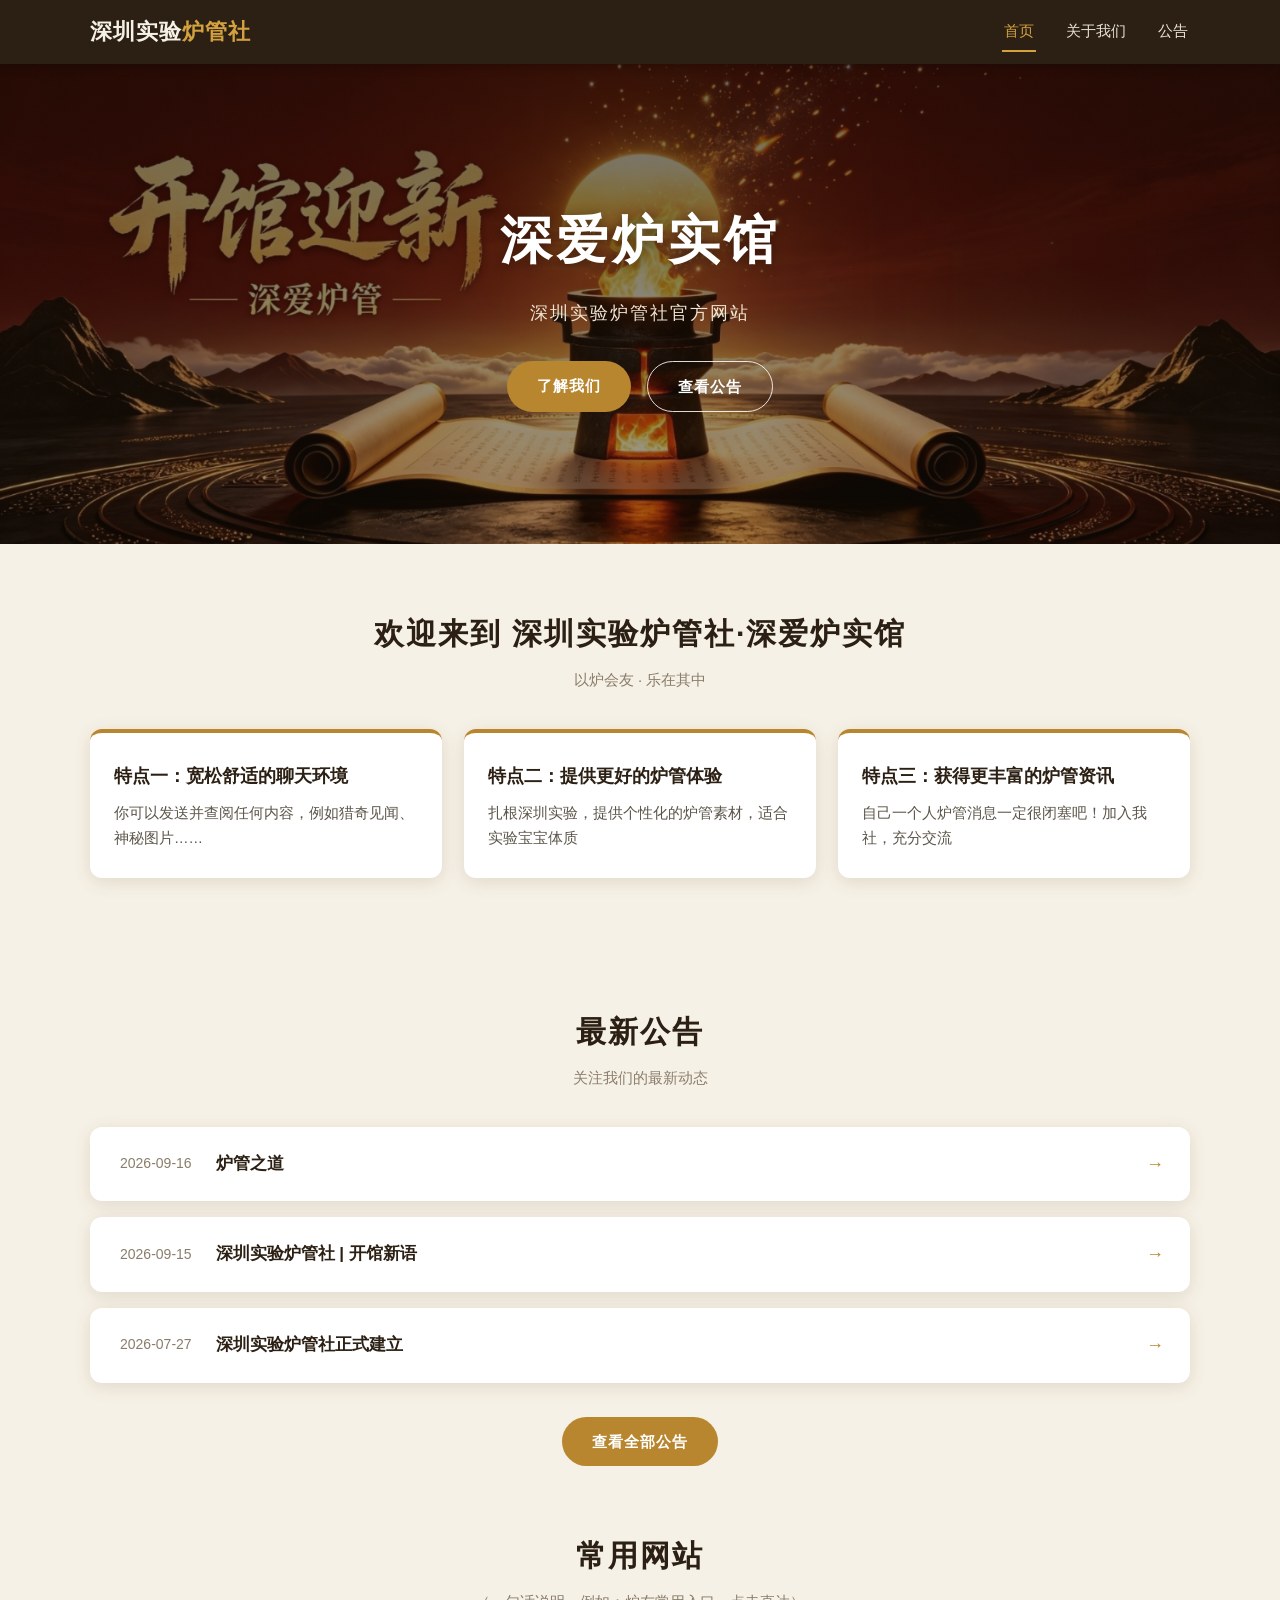
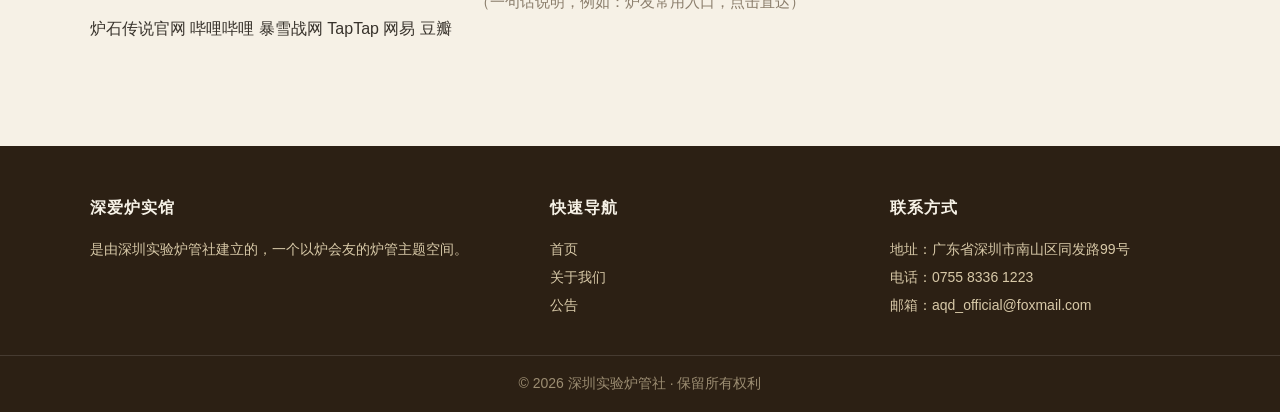
==== index.html @ f3a9247c "Update index.html" ====
<!DOCTYPE html>
<html lang="zh-CN">
<head>
  <meta charset="UTF-8">
  <meta name="viewport" content="width=device-width, initial-scale=1.0">
  <title>深圳实验炉管社 - 官方网站</title>
  <meta name="description" content="深爱炉实馆官方网站：场馆介绍、最新公告。">
  <link rel="icon" href="data:image/svg+xml,%3Csvg xmlns='http://www.w3.org/2000/svg' viewBox='0 0 64 64'%3E%3Crect width='64' height='64' rx='12' fill='%232c2014'/%3E%3Cpath d='M32 10 L54 32 L32 54 L10 32 Z' fill='%23b8862e'/%3E%3Cpath d='M32 22 L42 32 L32 42 L22 32 Z' fill='%23f6f1e6'/%3E%3C/svg%3E">
  <link rel="stylesheet" href="css/style.css">
</head>
<body>

  <!-- ===== 顶部导航栏（四个页面都一样） ===== -->
  <header class="顶栏">
    <div class="容器 顶栏内部">
      <a class="馆名" href="index.html">深圳实验<span class="金色字">炉管社</span></a>
      <nav class="导航" id="导航">
        <a href="index.html" class="当前页">首页</a>
        <a href="about.html">关于我们</a>
        <a href="news.html">公告</a>
      </nav>
      <button class="菜单按钮" onclick="切换菜单()">菜单</button>
    </div>
  </header>

  <!-- ===== 首页大图（Hero）===== -->
  <section class="首页大图">
    <div class="首页大图内容">
      <h1>深爱炉实馆</h1>
      <p class="口号">深圳实验炉管社官方网站</p>
      <div class="按钮组">
        <a class="按钮 按钮-金色" href="about.html">了解我们</a>
        <a class="按钮 按钮-描边" href="news.html">查看公告</a>
      </div>
    </div>
  </section>

  <!-- ===== 欢迎区（三个特点卡片，内容可自行修改） ===== -->
  <section class="区块">
    <div class="容器">
      <h2 class="区块标题">欢迎来到 深圳实验炉管社·深爱炉实馆</h2>
      <p class="区块副标题">以炉会友 · 乐在其中</p>
      <div class="卡片组">
        <div class="卡片">
          <h3>特点一：宽松舒适的聊天环境</h3>
          <p>你可以发送并查阅任何内容，例如猎奇见闻、神秘图片……</p>
        </div>
        <div class="卡片">
          <h3>特点二：提供更好的炉管体验</h3>
          <p>扎根深圳实验，提供个性化的炉管素材，适合实验宝宝体质</p>
        </div>
        <div class="卡片">
          <h3>特点三：获得更丰富的炉管资讯</h3>
          <p>自己一个人炉管消息一定很闭塞吧！加入我社，充分交流</p>
        </div>
      </div>
    </div>
  </section>

  <!-- ===== 最新公告（前 3 条，数据在 js/announcements.js） ===== -->
  <section class="区块">
    <div class="容器">
      <h2 class="区块标题">最新公告</h2>
      <p class="区块副标题">关注我们的最新动态</p>
      <div class="公告列表" id="公告列表" data-数量="3"></div>
      <div class="居中的按钮行">
        <a class="按钮 按钮-金色" href="news.html">查看全部公告</a>
      </div>
    </div>
  </section>
    <!-- ===== 常用网站合集（★ 在这里添加你常用网站的链接） ===== -->
  <section class="区块" style="padding-top:0;">
    <div class="容器">
      <h2 class="区块标题">常用网站</h2>
      <p class="区块副标题">（一句话说明，例如：炉友常用入口，点击直达）</p>

      <!--
        ★ 添加方法：复制下面一行 <a class="网站链接" ...>...</a>，粘贴到 .网站合集 里，
          把"链接文字"和"网址"替换成你自己的即可。
        ★ 想给链接分类，可以把同类链接包进一个 <div class="网站分类"> 里。
      -->
      <div class="网站合集">
        <a class="网站链接" href="https://hs.blizzard.cn/" target="_blank" rel="noopener">炉石传说官网</a>
        <a class="网站链接" href="https://www.bilibili.com/" target="_blank" rel="noopener">哔哩哔哩</a>
        <a class="网站链接" href="https://www.battlenet.com.cn/" target="_blank" rel="noopener">暴雪战网</a>
        <a class="网站链接" href="https://www.taptap.cn/" target="_blank" rel="noopener">TapTap</a>
        <a class="网站链接" href="https://www.163.com/" target="_blank" rel="noopener">网易</a>
        <a class="网站链接" href="https://www.douban.com/" target="_blank" rel="noopener">豆瓣</a>
      </div>
    </div>
  </section>


  <!-- ===== 页脚（四个页面都一样） ===== -->
  <footer class="页脚">
    <div class="容器 页脚内部">
      <div>
        <h4>深爱炉实馆</h4>
        <p>是由深圳实验炉管社建立的，一个以炉会友的炉管主题空间。</p>
      </div>
      <div>
        <h4>快速导航</h4>
        <p><a href="index.html">首页</a></p>
        <p><a href="about.html">关于我们</a></p>
        <p><a href="news.html">公告</a></p>
      </div>
      <div>
        <h4>联系方式</h4>
        <p>地址：广东省深圳市南山区同发路99号</p>
        <p>电话：0755 8336 1223</p>
        <p>邮箱：aqd_official@foxmail.com</p>
      </div>
    </div>
    <div class="版权行">© 2026 深圳实验炉管社 · 保留所有权利</div>
  </footer>

  <!-- 公告数据与渲染逻辑 -->
  <script src="js/announcements.js"></script>
  <!-- 手机端菜单开合 -->
  <script>
    function 切换菜单() {
      document.getElementById("导航").classList.toggle("展开");
    }
  </script>
</body>
</html>
---- css/style.css ----
/* ============================================================
   深爱炉实馆 · 全站样式表 style.css
   ------------------------------------------------------------
   ★ 想自己设计网页排版？90% 的改动都发生在这个文件里。
   ★ 文件最上方是"设计变量"：改颜色、圆角、阴影，全站一起变。

   目录：
     1. 设计变量（改这里 = 全站换皮肤）
     2. 基础样式
     3. 顶部导航栏
     4. 首页大图（Hero）
     5. 通用内容区
     6. 卡片
     7. 公告列表
     8. 公告详情
     9. 关于我们
    10. 页脚
    11. 手机端适配
   ============================================================ */

/* ===== 1. 设计变量 ===== */
:root {
  --主背景: #f6f1e6;      /* 页面底色：羊皮纸米色 */
  --卡片底色: #ffffff;     /* 卡片 / 白色区域底色 */
  --深色: #2c2014;         /* 深胡桃木色：导航栏、页脚、大标题 */
  --深色浅: #46341f;       /* 深色区域 hover 用 */
  --金色: #b8862e;         /* 卡牌金：按钮、高亮、强调 */
  --金色亮: #d3a23f;       /* 金色 hover 时变亮 */
  --正文色: #37322b;       /* 正文文字颜色 */
  --浅文字: #8a7d6b;       /* 次要文字（日期、说明文字） */
  --分割线: #e6dcc6;       /* 分割线颜色 */
  --圆角: 12px;            /* 卡片圆角大小 */
  --阴影: 0 4px 18px rgba(70, 45, 15, 0.12);  /* 卡片阴影 */
}

/* ===== 2. 基础样式 ===== */
* { margin: 0; padding: 0; box-sizing: border-box; }

html { scroll-behavior: smooth; }

body {
  font-family: "PingFang SC", "Hiragino Sans GB", "Microsoft YaHei",
               "Noto Sans CJK SC", sans-serif;
  background: var(--主背景);
  color: var(--正文色);
  line-height: 1.7;
}

a { color: inherit; text-decoration: none; }
img { max-width: 100%; display: block; }

/* 页面内容统一宽度，居中 */
.容器 {
  width: min(1100px, 92%);
  margin: 0 auto;
}

/* ===== 3. 顶部导航栏 ===== */
.顶栏 {
  position: sticky;
  top: 0;
  z-index: 100;
  background: var(--深色);
  box-shadow: 0 2px 10px rgba(0,0,0,0.25);
}

.顶栏内部 {
  display: flex;
  align-items: center;
  justify-content: space-between;
  height: 64px;
}

.馆名 {
  color: #f6f1e6;
  font-size: 22px;
  font-weight: 700;
  letter-spacing: 1px;
}

.馆名 .金色字 { color: var(--金色亮); }

.导航 {
  display: flex;
  gap: 28px;
  align-items: center;
}

.导航 a {
  color: #e9e2d2;
  font-size: 15px;
  padding: 6px 2px;
  border-bottom: 2px solid transparent;
  transition: color 0.2s, border-color 0.2s;
}

.导航 a:hover,
.导航 a.当前页 {
  color: var(--金色亮);
  border-bottom-color: var(--金色亮);
}

/* 手机端"菜单"按钮，平时隐藏，窄屏显示 */
.菜单按钮 {
  display: none;
  background: none;
  border: 1px solid #6a5a42;
  color: #e9e2d2;
  font-size: 15px;
  padding: 6px 14px;
  border-radius: 8px;
  cursor: pointer;
}

/* ===== 4. 首页大图（Hero） ===== */
.首页大图 {
  position: relative;
  min-height: 480px;
  display: flex;
  align-items: center;
  justify-content: center;
  text-align: center;
  color: #fff;
  /* ★ 想换首页大图：把 images/hero.jpg 换成你自己的图片即可（文件名保持一致） */
  background: url("../images/hero.jpg") center / cover no-repeat;
}

/* 深色遮罩，保证文字清晰 */
.首页大图::after {
  content: "";
  position: absolute;
  inset: 0;
  background: linear-gradient(180deg, rgba(28, 18, 8, 0.62), rgba(28, 18, 8, 0.40));
}

.首页大图内容 {
  position: relative;
  z-index: 1;
  padding: 60px 20px;
  max-width: 780px;
}

.首页大图内容 h1 {
  font-size: 52px;
  letter-spacing: 4px;
  font-weight: 800;
  text-shadow: 0 2px 12px rgba(0,0,0,0.4);
}

.首页大图内容 .口号 {
  margin-top: 14px;
  font-size: 18px;
  color: #f0e6d2;
  letter-spacing: 2px;
}

.首页大图内容 .按钮组 {
  margin-top: 32px;
  display: flex;
  gap: 16px;
  justify-content: center;
  flex-wrap: wrap;
}

/* ===== 按钮 ===== */
.按钮 {
  display: inline-block;
  padding: 12px 30px;
  border-radius: 999px;
  font-size: 15px;
  font-weight: 600;
  letter-spacing: 1px;
  transition: background 0.2s, color 0.2s, transform 0.15s;
  cursor: pointer;
}

.按钮:hover { transform: translateY(-2px); }

.按钮-金色 {
  background: var(--金色);
  color: #fff;
}

.按钮-金色:hover { background: var(--金色亮); }

.按钮-描边 {
  background: transparent;
  color: #fff;
  border: 1.5px solid rgba(255,255,255,0.85);
}

.按钮-描边:hover { background: rgba(255,255,255,0.15); }

/* ===== 5. 通用内容区 ===== */
.区块 { padding: 64px 0; }

.区块标题 {
  font-size: 30px;
  font-weight: 800;
  color: var(--深色);
  text-align: center;
  letter-spacing: 2px;
}

.区块副标题 {
  text-align: center;
  color: var(--浅文字);
  margin-top: 8px;
  font-size: 15px;
}

/* 页面顶部标题带（关于/公告等内页用） */
.页头 {
  background: linear-gradient(160deg, var(--深色) 0%, var(--深色浅) 100%);
  color: #f6f1e6;
  text-align: center;
  padding: 56px 20px;
}

.页头 h1 { font-size: 34px; letter-spacing: 3px; }
.页头 p { margin-top: 10px; color: #d8c9a8; font-size: 15px; letter-spacing: 1px; }

/* ===== 6. 卡片 ===== */
.卡片组 {
  display: grid;
  grid-template-columns: repeat(3, 1fr);
  gap: 22px;
  margin-top: 36px;
}

.卡片 {
  background: var(--卡片底色);
  border-radius: var(--圆角);
  box-shadow: var(--阴影);
  padding: 28px 24px;
  border-top: 4px solid var(--金色);
}

.卡片 h3 {
  font-size: 18px;
  color: var(--深色);
  margin-bottom: 10px;
}

.卡片 p { font-size: 14.5px; color: #5c554a; }

/* ===== 7. 公告列表 ===== */
.公告列表 {
  margin-top: 36px;
  display: flex;
  flex-direction: column;
  gap: 16px;
}

.公告卡片 {
  background: var(--卡片底色);
  border-radius: var(--圆角);
  box-shadow: var(--阴影);
  padding: 22px 26px;
  display: flex;
  align-items: center;
  gap: 24px;
  border-left: 4px solid transparent;
  transition: border-color 0.2s, transform 0.15s;
}

.公告卡片:hover {
  border-left-color: var(--金色);
  transform: translateX(4px);
}

.公告日期 {
  color: var(--浅文字);
  font-size: 14px;
  white-space: nowrap;
  flex-shrink: 0;
}

.公告标题 { font-size: 17px; font-weight: 700; color: var(--深色); }

.公告卡片 .箭头 { margin-left: auto; color: var(--金色); font-size: 18px; }

.居中的按钮行 {
  margin-top: 34px;
  text-align: center;
}

/* ===== 8. 公告详情 ===== */
.详情容器 {
  max-width: 760px;
  margin: 0 auto;
  background: var(--卡片底色);
  border-radius: var(--圆角);
  box-shadow: var(--阴影);
  padding: 44px 48px;
}

.详情标题 {
  font-size: 26px;
  font-weight: 800;
  color: var(--深色);
  line-height: 1.4;
}

.详情日期 {
  margin-top: 10px;
  color: var(--浅文字);
  font-size: 14px;
  padding-bottom: 20px;
  border-bottom: 1px solid var(--分割线);
}

.详情正文 { margin-top: 26px; font-size: 16px; }

.详情正文 p { margin-bottom: 16px; }

/* 公告里的配图样式 */
.公告配图 img {
  width: 100%;
  max-width: 640px;
  border-radius: var(--圆角);
  box-shadow: var(--阴影);
}

/* 公告文字对齐：居中 / 右对齐 */
.公告居中 { text-align: center; }

.公告右对齐 { text-align: right; }

/* ===== 9. 关于我们 ===== */
.关于段落 {
  max-width: 820px;
  margin: 0 auto;
  font-size: 16px;
  color: #4c463c;
}

.信息卡组 {
  display: grid;
  grid-template-columns: 1fr 1fr;
  gap: 22px;
  margin-top: 40px;
}

.信息卡 {
  background: var(--卡片底色);
  border-radius: var(--圆角);
  box-shadow: var(--阴影);
  padding: 26px 28px;
}

.信息卡 h3 {
  font-size: 16px;
  color: var(--金色);
  margin-bottom: 8px;
  letter-spacing: 1px;
}

.信息卡 p { font-size: 15px; color: #4c463c; }
/* 关于页"交通与地图"里的图片 */
.地图图片 {
  width: 100%;
  max-width: 560px;
  margin: 16px auto 0;
  border-radius: var(--圆角);
  box-shadow: var(--阴影);
}


/* ===== 10. 页脚 ===== */
.页脚 {
  background: var(--深色);
  color: #d8c9a8;
  margin-top: 40px;
}

.页脚内部 {
  display: grid;
  grid-template-columns: 1.4fr 1fr 1fr;
  gap: 40px;
  padding: 48px 0 36px;
}

.页脚 h4 {
  color: #f6f1e6;
  font-size: 16px;
  margin-bottom: 14px;
  letter-spacing: 1px;
}

.页脚 p, .页脚 a { font-size: 14px; line-height: 2; }
.页脚 a:hover { color: var(--金色亮); }

.版权行 {
  border-top: 1px solid rgba(255,255,255,0.12);
  padding: 16px 0;
  text-align: center;
  font-size: 14px;
  color: #9c8d72;
}

/* ===== 11. 手机端适配（屏幕小于 800px 时生效） ===== */
@media (max-width: 800px) {
  .菜单按钮 { display: block; }

  .导航 {
    display: none;
    position: absolute;
    top: 64px;
    left: 0;
    right: 0;
    background: var(--深色);
    flex-direction: column;
    gap: 0;
    padding: 8px 0 16px;
    box-shadow: 0 8px 16px rgba(0,0,0,0.25);
  }

  .导航.展开 { display: flex; }

  .导航 a { padding: 12px 20px; width: 100%; border-bottom: none; }

  .首页大图 { min-height: 400px; }
  .首页大图内容 h1 { font-size: 34px; letter-spacing: 2px; }
  .首页大图内容 .口号 { font-size: 15px; }

  .区块 { padding: 44px 0; }
  .区块标题 { font-size: 24px; }

  .卡片组 { grid-template-columns: 1fr; }
  .信息卡组 { grid-template-columns: 1fr; }

  .公告卡片 { flex-wrap: wrap; gap: 8px; }
  .公告卡片 .箭头 { display: none; }

  .详情容器 { padding: 28px 22px; }

  .页脚内部 { grid-template-columns: 1fr; gap: 28px; }
}
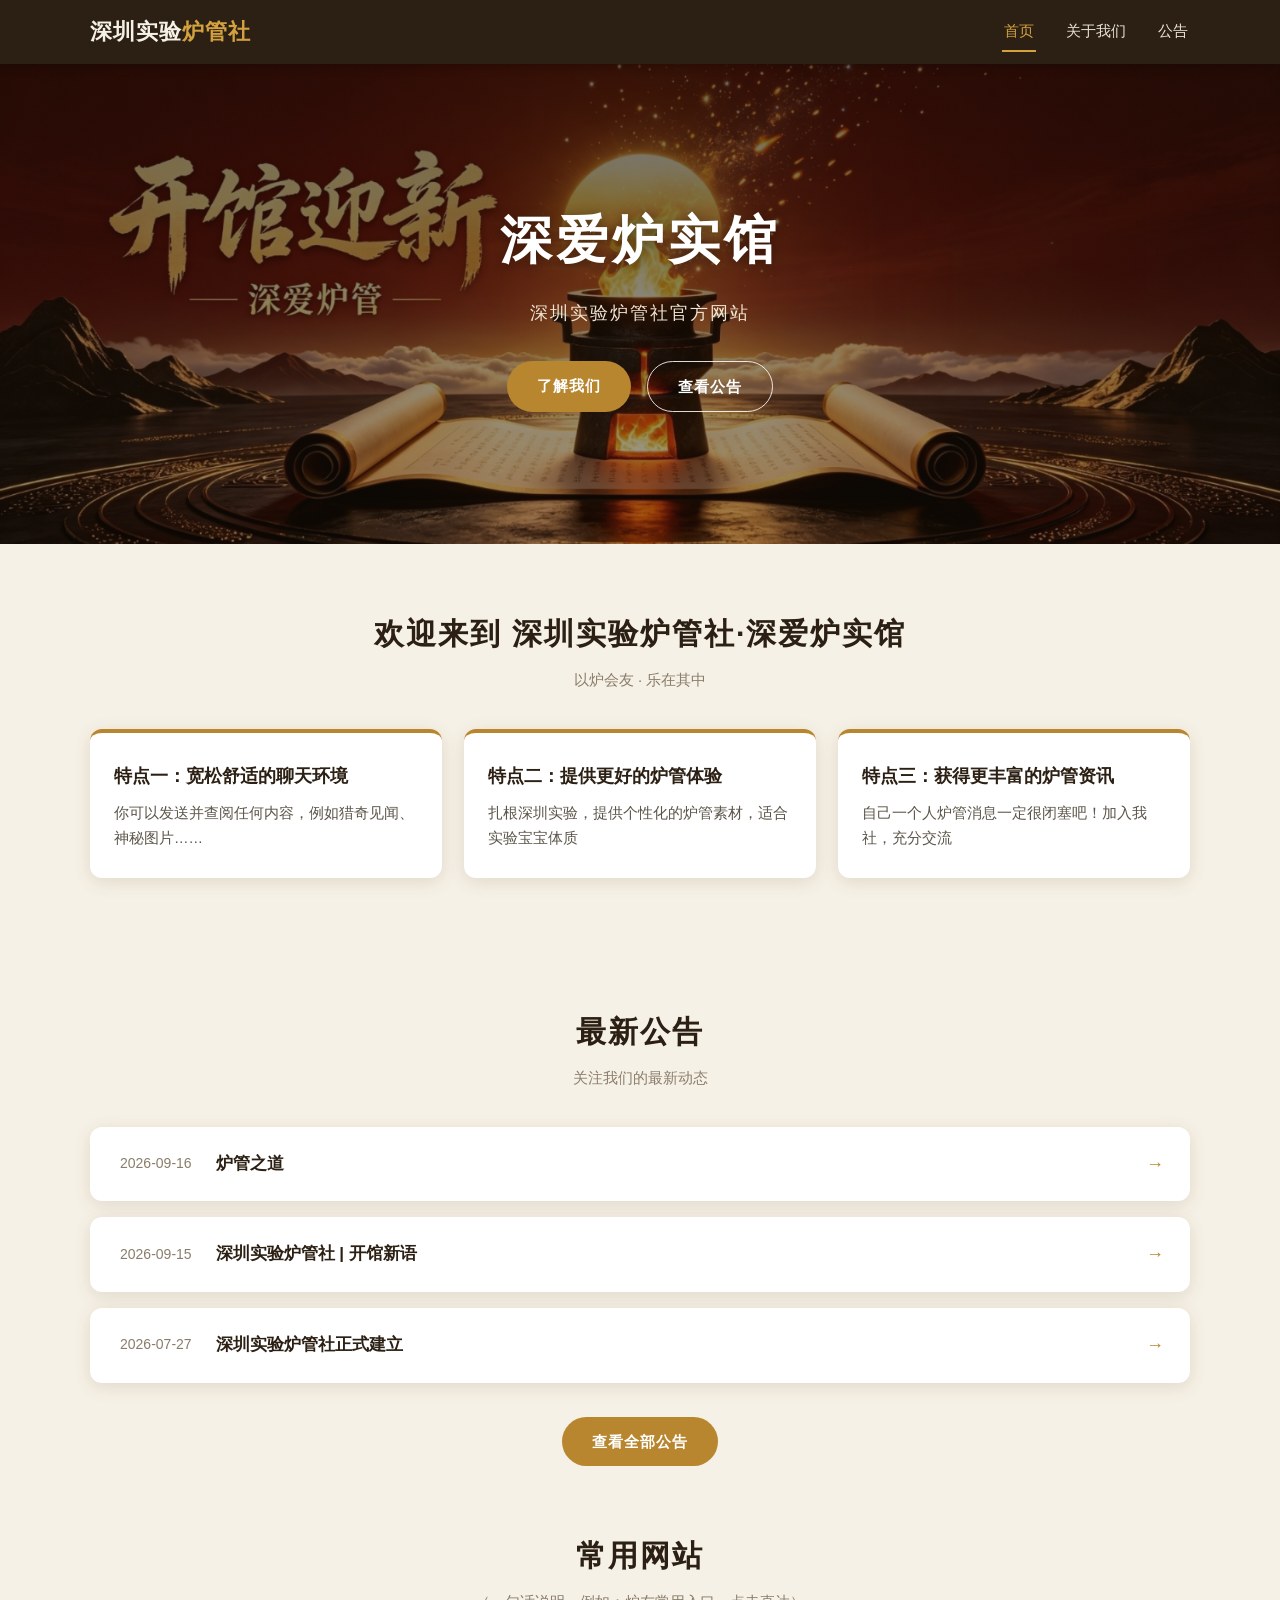
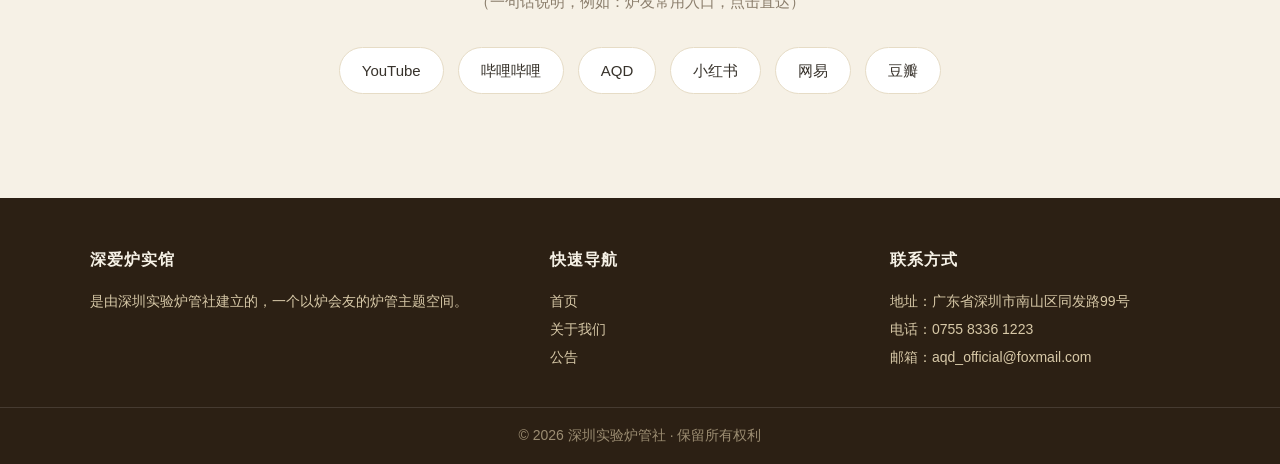
==== commit 9b25ba4f: "Update index.html" ====
--- a/index.html
+++ b/index.html
@@ -80,10 +80,10 @@
         ★ 想给链接分类，可以把同类链接包进一个 <div class="网站分类"> 里。
       -->
       <div class="网站合集">
-        <a class="网站链接" href="https://hs.blizzard.cn/" target="_blank" rel="noopener">炉石传说官网</a>
+        <a class="网站链接" href="https://www.youtube.com/" target="_blank" rel="noopener">YouTube</a>
         <a class="网站链接" href="https://www.bilibili.com/" target="_blank" rel="noopener">哔哩哔哩</a>
-        <a class="网站链接" href="https://www.battlenet.com.cn/" target="_blank" rel="noopener">暴雪战网</a>
-        <a class="网站链接" href="https://www.taptap.cn/" target="_blank" rel="noopener">TapTap</a>
+        <a class="网站链接" href="aqd99.com" target="_blank" rel="noopener">AQD</a>
+        <a class="网站链接" href="xiaohongshu.com" target="_blank" rel="noopener">小红书</a>
         <a class="网站链接" href="https://www.163.com/" target="_blank" rel="noopener">网易</a>
         <a class="网站链接" href="https://www.douban.com/" target="_blank" rel="noopener">豆瓣</a>
       </div>
--- a/css/style.css
+++ b/css/style.css
@@ -365,6 +365,33 @@
   border-radius: var(--圆角);
   box-shadow: var(--阴影);
 }
+/* ===== 9.5 常用网站合集（首页底部） ===== */
+.网站合集 {
+  display: flex;
+  flex-wrap: wrap;
+  gap: 14px;
+  justify-content: center;
+  margin-top: 32px;
+}
+
+.网站链接 {
+  display: inline-block;
+  padding: 10px 22px;
+  background: var(--卡片底色);
+  border: 1px solid var(--分割线);
+  border-radius: 999px;
+  font-size: 15px;
+  color: var(--正文色);
+  transition: color 0.2s, border-color 0.2s, transform 0.15s, box-shadow 0.2s;
+}
+
+.网站链接:hover {
+  color: var(--金色);
+  border-color: var(--金色);
+  transform: translateY(-2px);
+  box-shadow: var(--阴影);
+}
+
 
 
 /* ===== 10. 页脚 ===== */
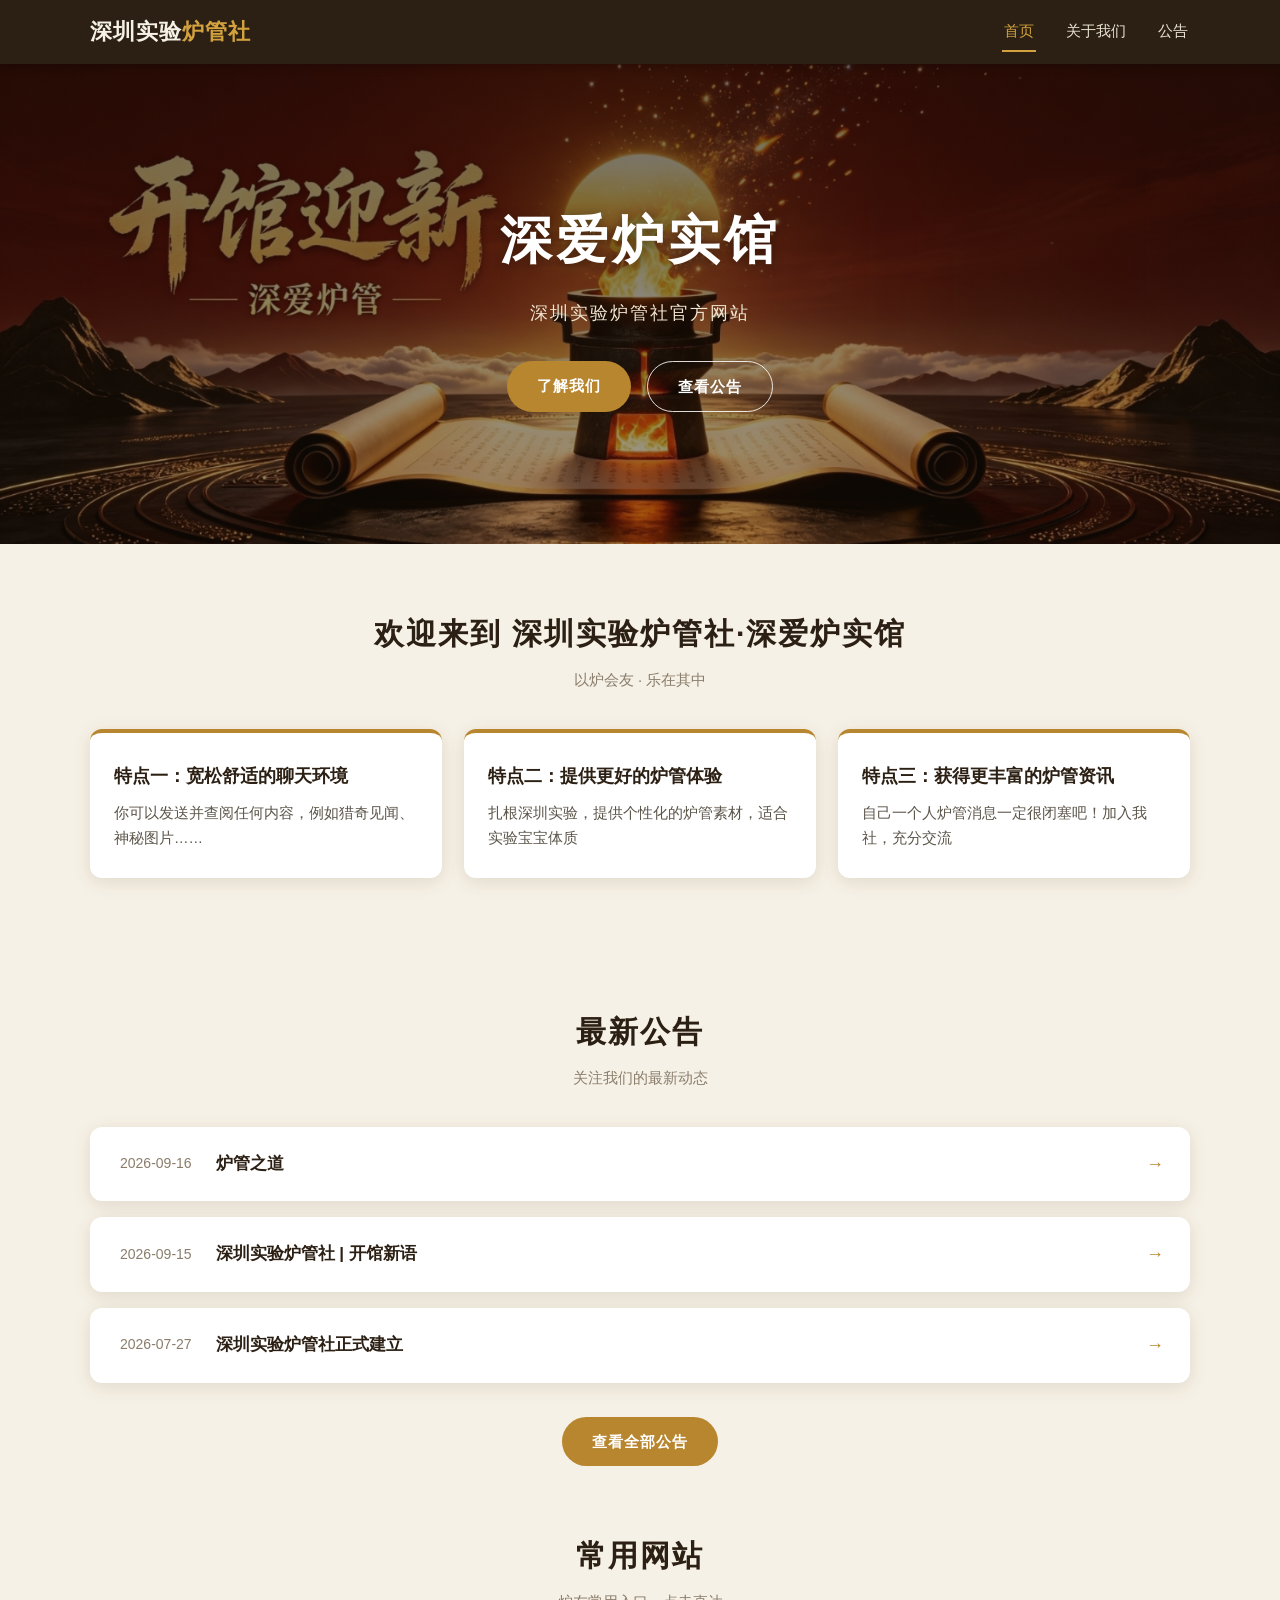
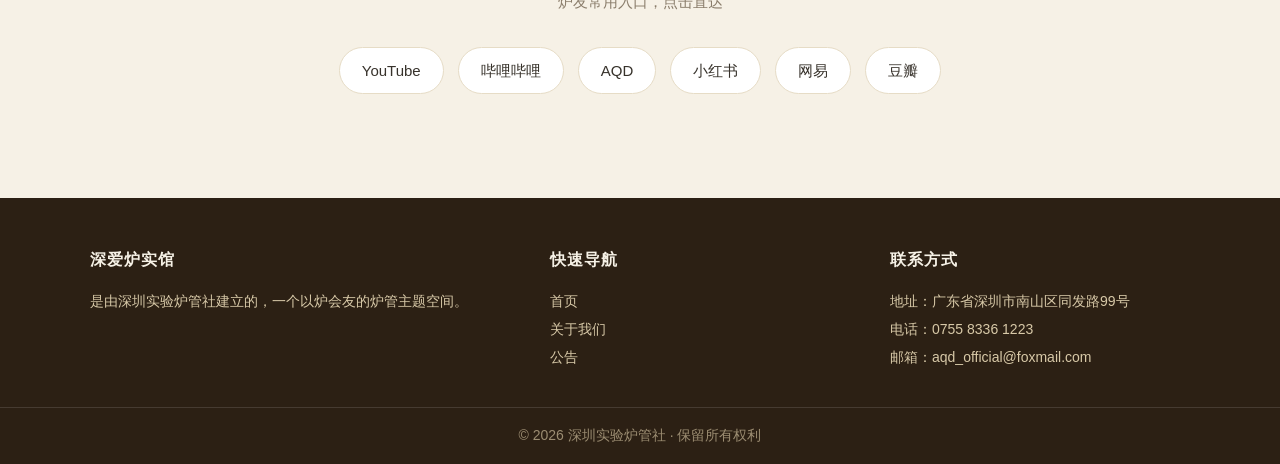
==== commit b7571239: "Update index.html" ====
--- a/index.html
+++ b/index.html
@@ -72,7 +72,7 @@
   <section class="区块" style="padding-top:0;">
     <div class="容器">
       <h2 class="区块标题">常用网站</h2>
-      <p class="区块副标题">（一句话说明，例如：炉友常用入口，点击直达）</p>
+      <p class="区块副标题">炉友常用入口，点击直达</p>
 
       <!--
         ★ 添加方法：复制下面一行 <a class="网站链接" ...>...</a>，粘贴到 .网站合集 里，
@@ -82,8 +82,8 @@
       <div class="网站合集">
         <a class="网站链接" href="https://www.youtube.com/" target="_blank" rel="noopener">YouTube</a>
         <a class="网站链接" href="https://www.bilibili.com/" target="_blank" rel="noopener">哔哩哔哩</a>
-        <a class="网站链接" href="aqd99.com" target="_blank" rel="noopener">AQD</a>
-        <a class="网站链接" href="xiaohongshu.com" target="_blank" rel="noopener">小红书</a>
+        <a class="网站链接" href="https://www.aqdlt2026.net/" target="_blank" rel="noopener">AQD</a>
+        <a class="网站链接" href="https://www.xiaohongshu.com/" target="_blank" rel="noopener">小红书</a>
         <a class="网站链接" href="https://www.163.com/" target="_blank" rel="noopener">网易</a>
         <a class="网站链接" href="https://www.douban.com/" target="_blank" rel="noopener">豆瓣</a>
       </div>
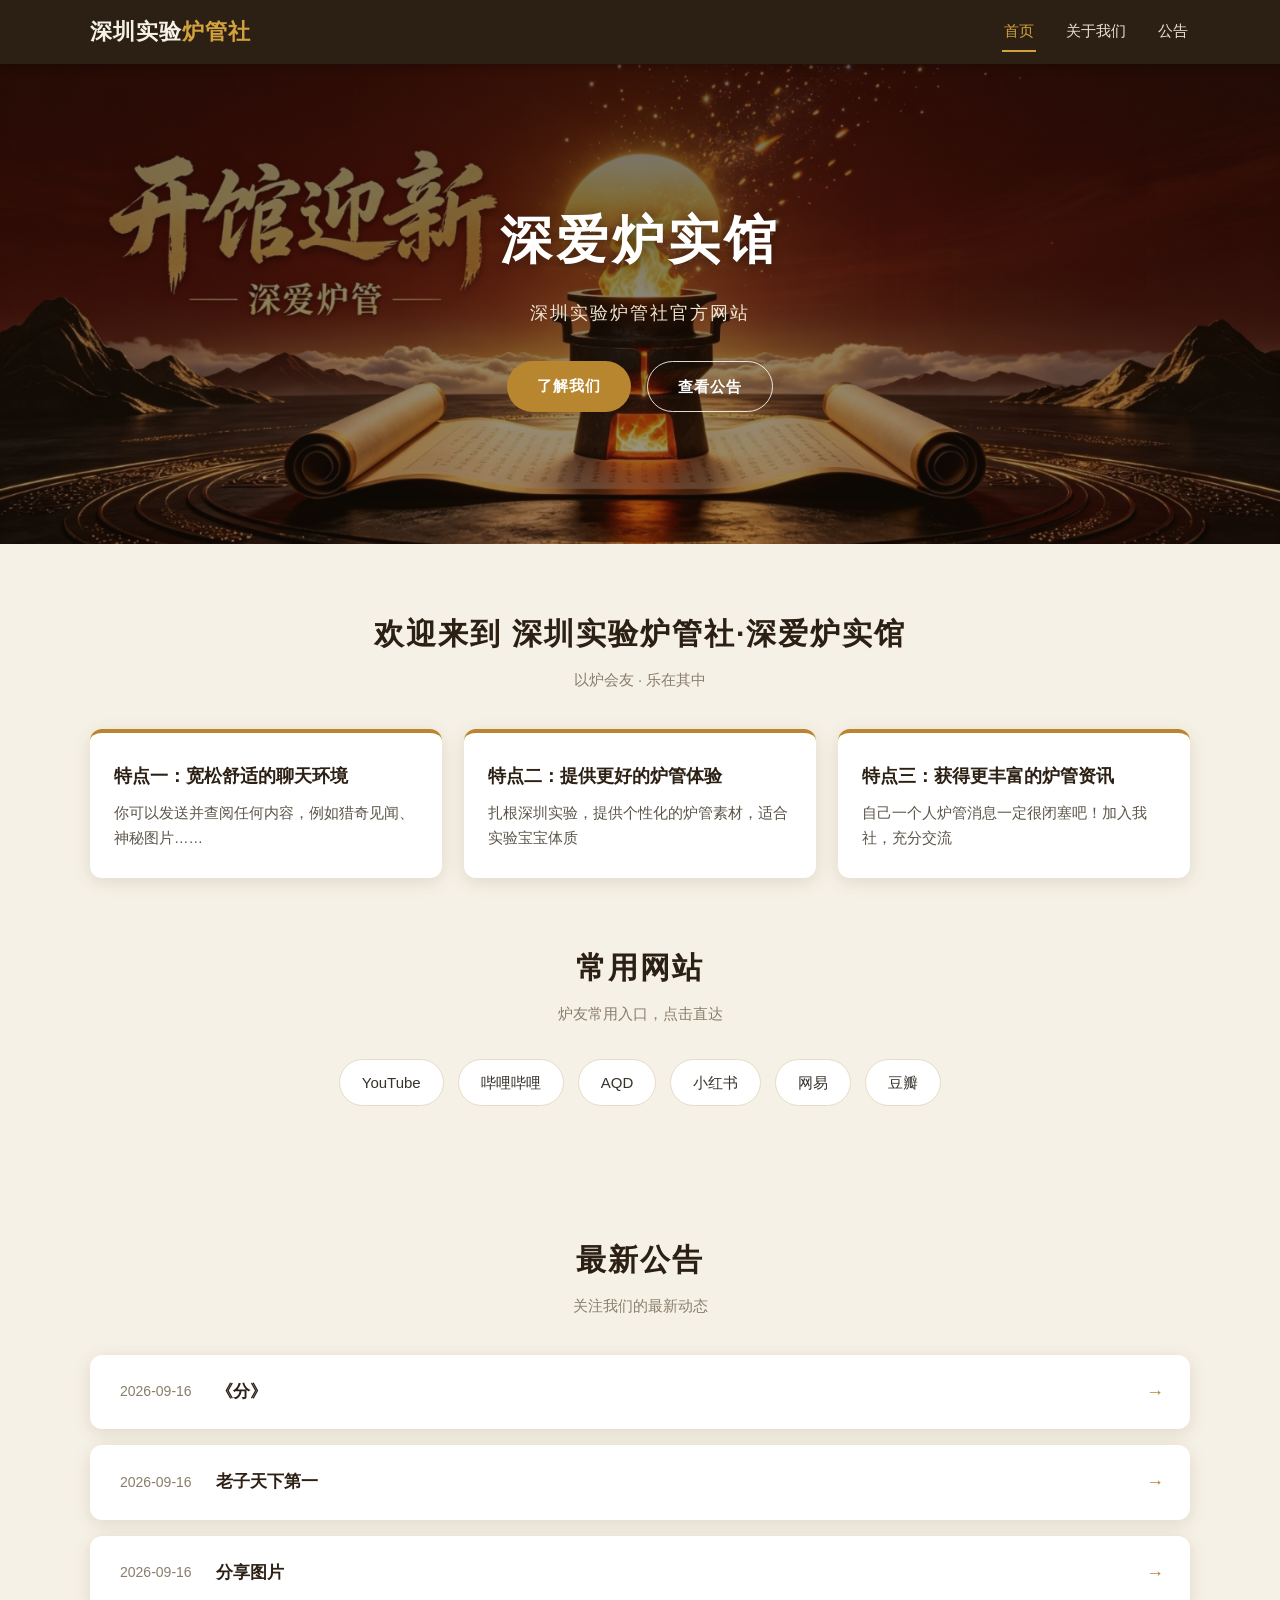
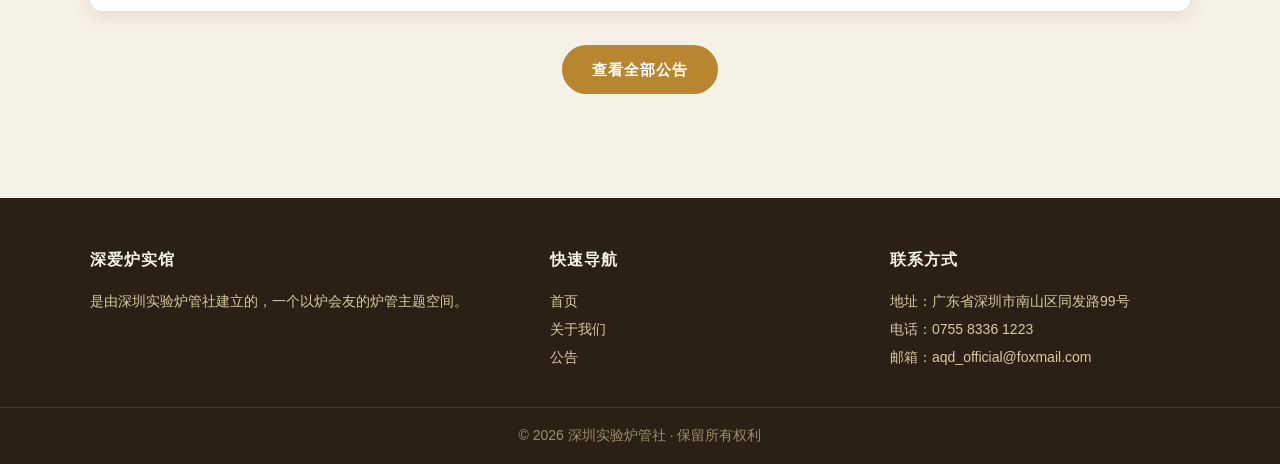
==== commit 1f54e12e: "Update index.html" ====
--- a/index.html
+++ b/index.html
@@ -57,18 +57,7 @@
     </div>
   </section>
 
-  <!-- ===== 最新公告（前 3 条，数据在 js/announcements.js） ===== -->
-  <section class="区块">
-    <div class="容器">
-      <h2 class="区块标题">最新公告</h2>
-      <p class="区块副标题">关注我们的最新动态</p>
-      <div class="公告列表" id="公告列表" data-数量="3"></div>
-      <div class="居中的按钮行">
-        <a class="按钮 按钮-金色" href="news.html">查看全部公告</a>
-      </div>
-    </div>
-  </section>
-    <!-- ===== 常用网站合集（★ 在这里添加你常用网站的链接） ===== -->
+  <!-- ===== 常用网站合集（★ 在这里添加你常用网站的链接） ===== -->
   <section class="区块" style="padding-top:0;">
     <div class="容器">
       <h2 class="区块标题">常用网站</h2>
@@ -89,7 +78,19 @@
       </div>
     </div>
   </section>
-
+  
+  <!-- ===== 最新公告（前 3 条，数据在 js/announcements.js） ===== -->
+  <section class="区块">
+    <div class="容器">
+      <h2 class="区块标题">最新公告</h2>
+      <p class="区块副标题">关注我们的最新动态</p>
+      <div class="公告列表" id="公告列表" data-数量="3"></div>
+      <div class="居中的按钮行">
+        <a class="按钮 按钮-金色" href="news.html">查看全部公告</a>
+      </div>
+    </div>
+  </section>
+    
 
   <!-- ===== 页脚（四个页面都一样） ===== -->
   <footer class="页脚">
--- a/css/style.css
+++ b/css/style.css
@@ -326,6 +326,133 @@
 .公告居中 { text-align: center; }
 
 .公告右对齐 { text-align: right; }
+/* ===== 8.5 互动区（点赞 + 评论） ===== */
+.互动区 {
+  margin-top: 36px;
+  padding-top: 26px;
+  border-top: 1px solid var(--分割线);
+}
+
+.点赞区 {
+  text-align: center;
+  margin-bottom: 34px;
+}
+
+.点赞按钮 {
+  display: inline-block;
+  padding: 10px 34px;
+  border: none;
+  border-radius: 999px;
+  background: var(--金色);
+  color: #fff;
+  font-size: 16px;
+  font-weight: 600;
+  letter-spacing: 1px;
+  cursor: pointer;
+  transition: background 0.2s, transform 0.15s;
+}
+
+.点赞按钮:hover { background: var(--金色亮); transform: translateY(-2px); }
+
+.点赞提示 {
+  margin-top: 10px;
+  font-size: 13px;
+  color: var(--浅文字);
+}
+
+.评论标题 {
+  font-size: 18px;
+  color: var(--深色);
+  margin-bottom: 14px;
+}
+
+.评论表单 {
+  display: flex;
+  flex-direction: column;
+  gap: 10px;
+}
+
+.评论昵称,
+.评论内容 {
+  width: 100%;
+  padding: 10px 14px;
+  border: 1px solid var(--分割线);
+  border-radius: var(--圆角);
+  background: var(--主背景);
+  font-family: inherit;
+  font-size: 15px;
+  color: var(--正文色);
+}
+
+.评论昵称:focus,
+.评论内容:focus {
+  outline: none;
+  border-color: var(--金色);
+}
+
+.评论内容 { resize: vertical; }
+
+.评论提交 {
+  align-self: flex-end;
+  padding: 9px 28px;
+  border: none;
+  border-radius: 999px;
+  background: var(--深色);
+  color: #f6f1e6;
+  font-size: 15px;
+  font-weight: 600;
+  letter-spacing: 1px;
+  cursor: pointer;
+  transition: background 0.2s;
+}
+
+.评论提交:hover { background: var(--深色浅); }
+
+.评论列表 {
+  margin-top: 26px;
+  display: flex;
+  flex-direction: column;
+  gap: 14px;
+}
+
+.评论条目 {
+  background: var(--主背景);
+  border-radius: var(--圆角);
+  padding: 16px 18px;
+}
+
+.评论头部 {
+  display: flex;
+  align-items: center;
+  justify-content: space-between;
+  margin-bottom: 6px;
+}
+
+.评论昵称 {
+  font-size: 14px;
+  font-weight: 700;
+  color: var(--金色);
+}
+
+.评论时间 {
+  font-size: 12px;
+  color: var(--浅文字);
+}
+
+.评论正文 {
+  font-size: 15px;
+  color: var(--正文色);
+  white-space: pre-wrap;
+  word-break: break-word;
+}
+
+.互动提示 {
+  color: var(--浅文字);
+  font-size: 14px;
+  text-align: center;
+  padding: 16px 0;
+}
+
 
 /* ===== 9. 关于我们 ===== */
 .关于段落 {
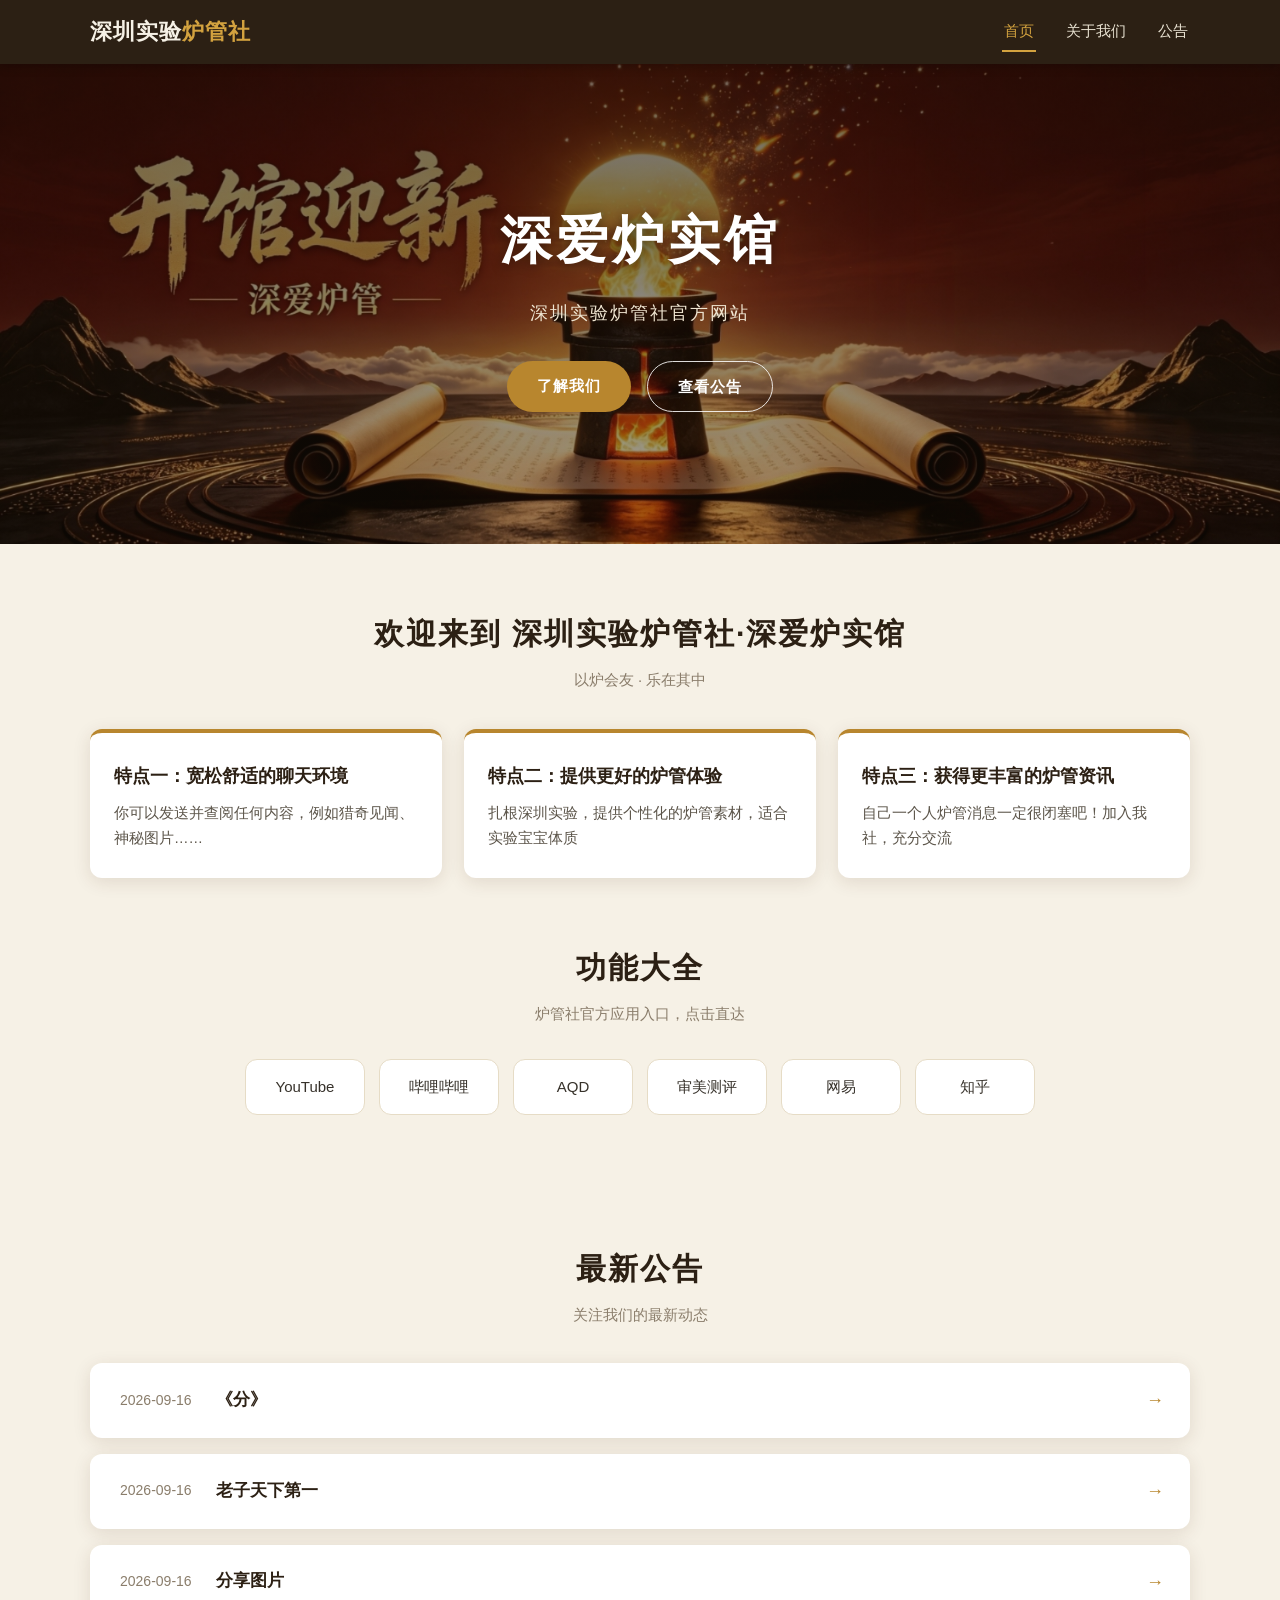
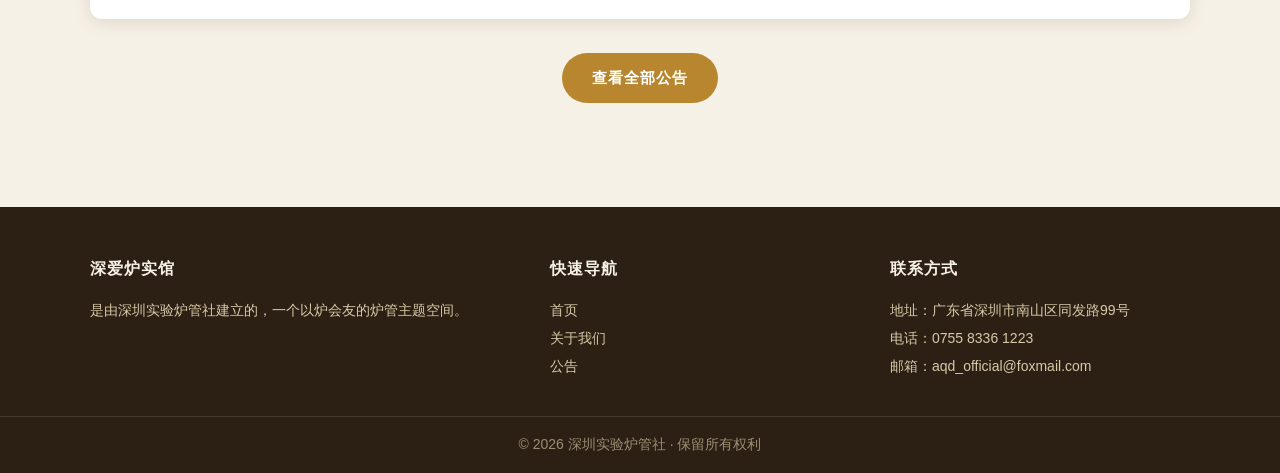
==== commit 85e9c27c: "Update index.html" ====
--- a/index.html
+++ b/index.html
@@ -60,8 +60,8 @@
   <!-- ===== 常用网站合集（★ 在这里添加你常用网站的链接） ===== -->
   <section class="区块" style="padding-top:0;">
     <div class="容器">
-      <h2 class="区块标题">常用网站</h2>
-      <p class="区块副标题">炉友常用入口，点击直达</p>
+      <h2 class="区块标题">功能大全</h2>
+      <p class="区块副标题">炉管社官方应用入口，点击直达</p>
 
       <!--
         ★ 添加方法：复制下面一行 <a class="网站链接" ...>...</a>，粘贴到 .网站合集 里，
@@ -72,9 +72,9 @@
         <a class="网站链接" href="https://www.youtube.com/" target="_blank" rel="noopener">YouTube</a>
         <a class="网站链接" href="https://www.bilibili.com/" target="_blank" rel="noopener">哔哩哔哩</a>
         <a class="网站链接" href="https://www.aqdlt2026.net/" target="_blank" rel="noopener">AQD</a>
-        <a class="网站链接" href="https://www.xiaohongshu.com/" target="_blank" rel="noopener">小红书</a>
+        <a class="网站链接" href="https://zys666-stack.github.io/sex-test/" target="_blank" rel="noopener">审美测评</a>
         <a class="网站链接" href="https://www.163.com/" target="_blank" rel="noopener">网易</a>
-        <a class="网站链接" href="https://www.douban.com/" target="_blank" rel="noopener">豆瓣</a>
+        <a class="网站链接" href="https://www.zhihu.com/" target="_blank" rel="noopener">知乎</a>
       </div>
     </div>
   </section>
--- a/css/style.css
+++ b/css/style.css
@@ -502,15 +502,22 @@
 }
 
 .网站链接 {
-  display: inline-block;
-  padding: 10px 22px;
+  display: flex;
+  align-items: center;
+  justify-content: center;
+  text-align: center;
+  width: 120px;          /* 每行约 4 个汉字宽 */
+  height: 56px;          /* 约两行文字高 */
+  padding: 0 8px;
   background: var(--卡片底色);
   border: 1px solid var(--分割线);
-  border-radius: 999px;
-  font-size: 15px;
+  border-radius: var(--圆角);
+  font-size: 15px;
+  line-height: 1.5;
   color: var(--正文色);
   transition: color 0.2s, border-color 0.2s, transform 0.15s, box-shadow 0.2s;
 }
+
 
 .网站链接:hover {
   color: var(--金色);
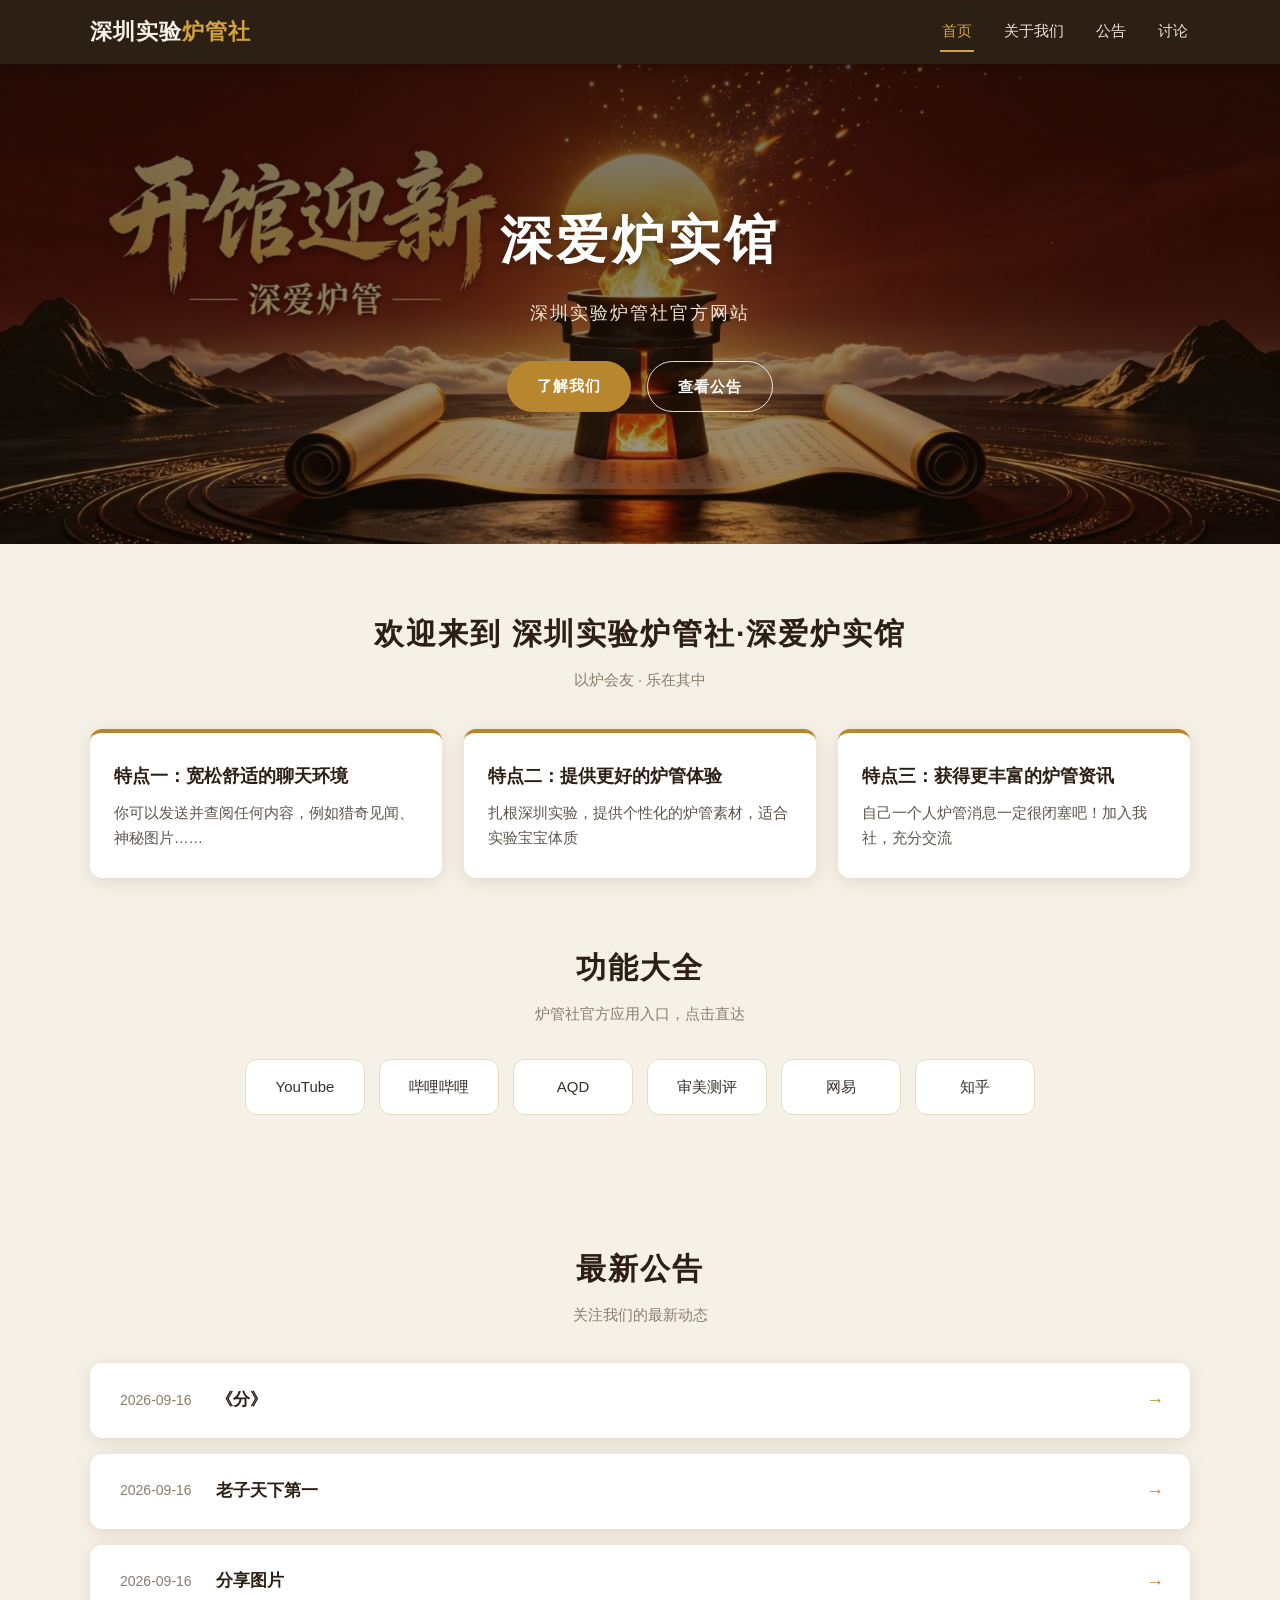
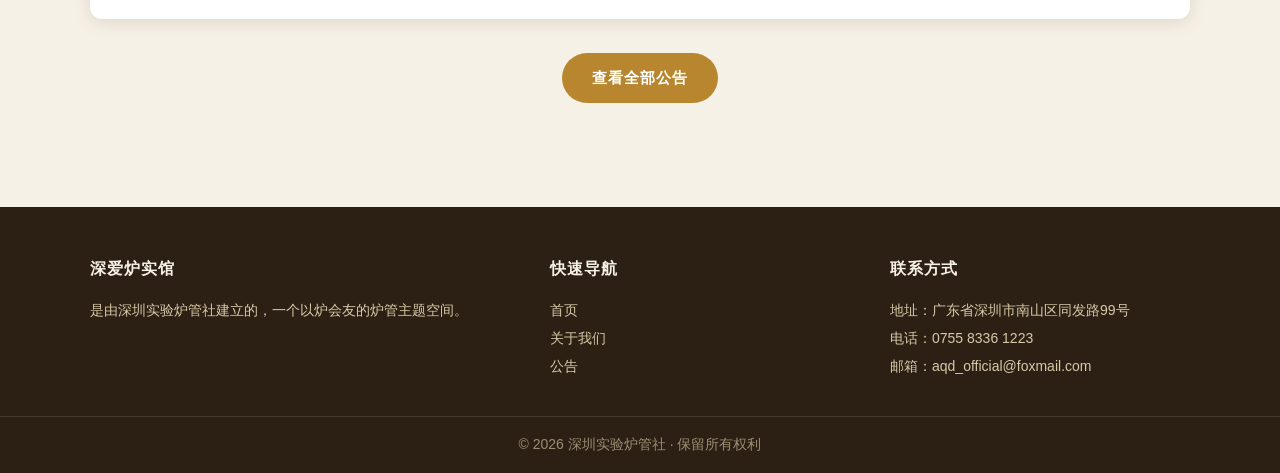
==== commit d751f85e: "Update index.html" ====
--- a/index.html
+++ b/index.html
@@ -18,6 +18,7 @@
         <a href="index.html" class="当前页">首页</a>
         <a href="about.html">关于我们</a>
         <a href="news.html">公告</a>
+        <a href="discussion.html">讨论</a>
       </nav>
       <button class="菜单按钮" onclick="切换菜单()">菜单</button>
     </div>
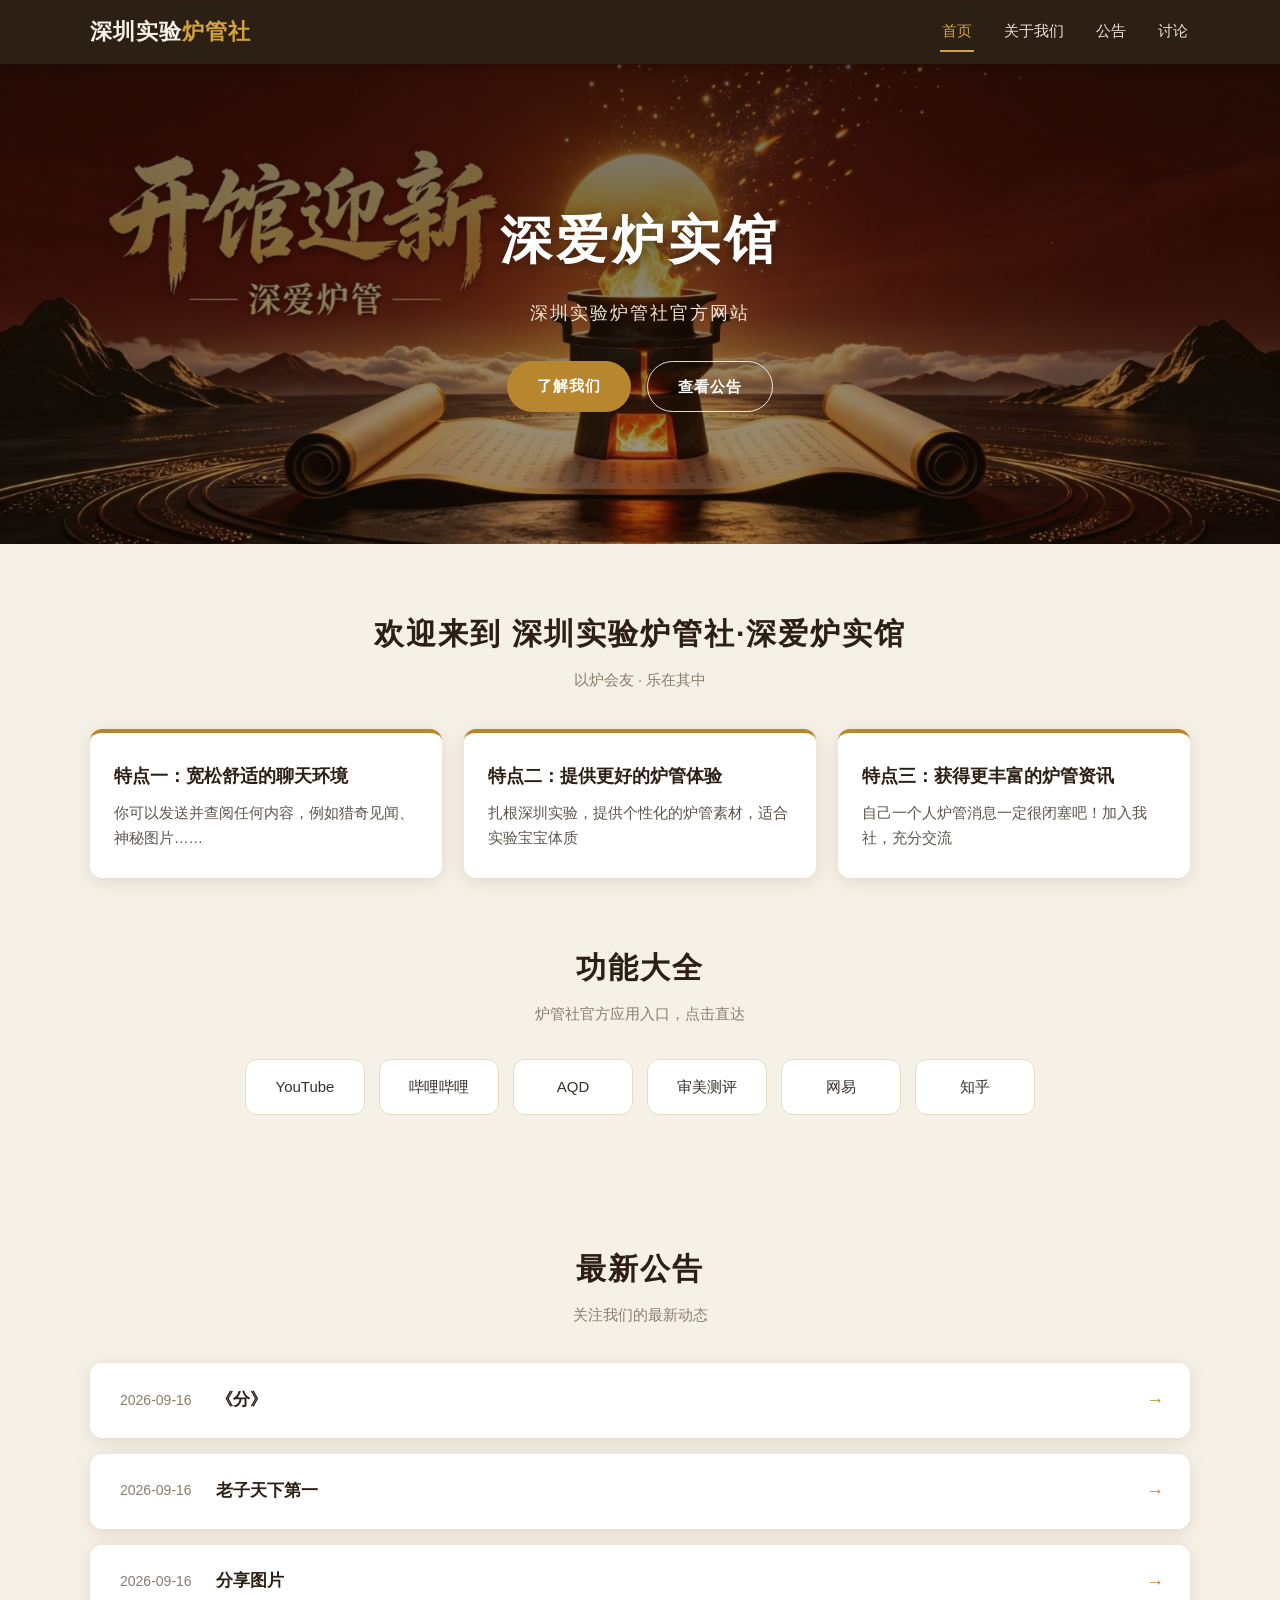
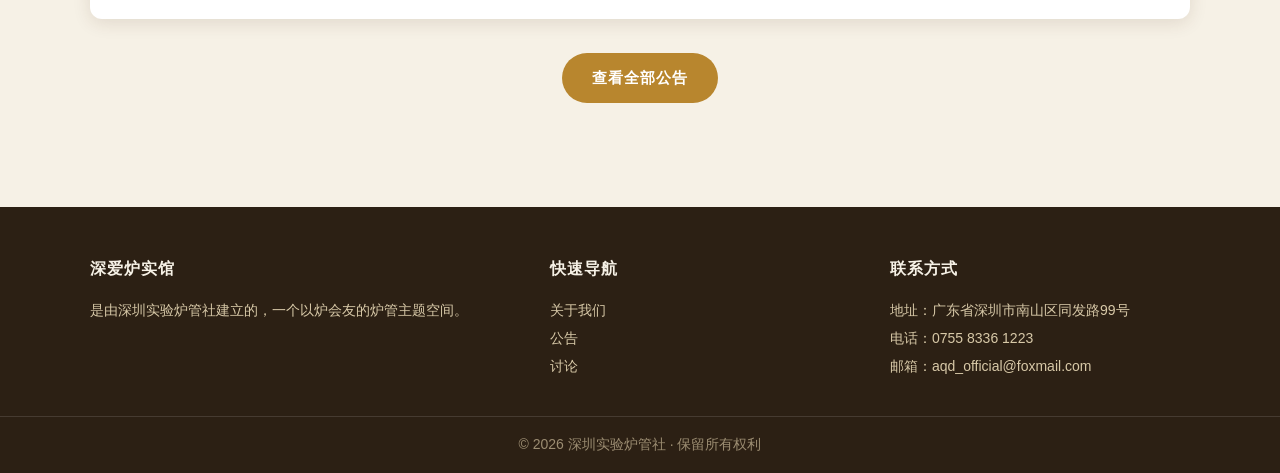
==== commit 16b392eb: "Update index.html" ====
--- a/index.html
+++ b/index.html
@@ -102,9 +102,9 @@
       </div>
       <div>
         <h4>快速导航</h4>
-        <p><a href="index.html">首页</a></p>
         <p><a href="about.html">关于我们</a></p>
         <p><a href="news.html">公告</a></p>
+        <p><a href="discussion.html">讨论</a></p>
       </div>
       <div>
         <h4>联系方式</h4>
